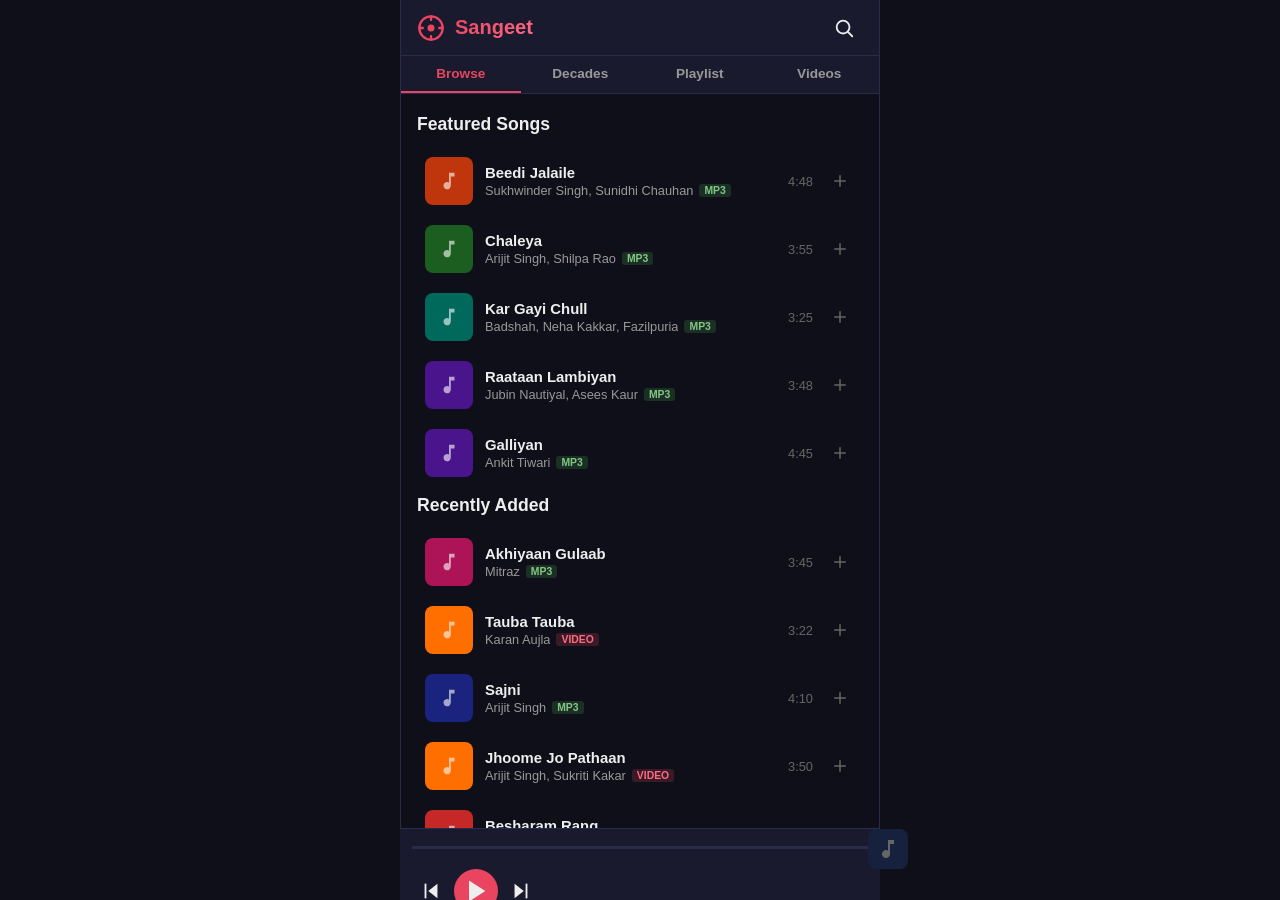
==== music-player/index.html @ a50c2478 "Add Sangeet - Indian Music Player PWA with MP3 and video playback support Co-authored-by: gm6649-lgt" ====
<!DOCTYPE html>
<html lang="en">
<head>
  <meta charset="UTF-8">
  <meta name="viewport" content="width=device-width, initial-scale=1.0, maximum-scale=1.0, user-scalable=no">
  <meta name="theme-color" content="#1a1a2e">
  <meta name="description" content="Indian Music Player - Play your favorite Indian songs from 1970s to 2024">
  <meta name="apple-mobile-web-app-capable" content="yes">
  <meta name="apple-mobile-web-app-status-bar-style" content="black-translucent">
  <title>Sangeet - Indian Music Player</title>
  <link rel="manifest" href="manifest.json">
  <link rel="icon" type="image/svg+xml" href="icons/icon.svg">
  <link rel="apple-touch-icon" href="icons/icon-192.png">
  <link rel="stylesheet" href="css/styles.css">
</head>
<body>
  <div id="app">
    <!-- Header -->
    <header class="app-header">
      <div class="header-left">
        <svg class="logo-icon" viewBox="0 0 24 24" width="28" height="28">
          <circle cx="12" cy="12" r="10" fill="none" stroke="currentColor" stroke-width="2"/>
          <circle cx="12" cy="12" r="3" fill="currentColor"/>
          <path d="M12 2 L12 5 M12 19 L12 22 M2 12 L5 12 M19 12 L22 12" stroke="currentColor" stroke-width="2" stroke-linecap="round"/>
        </svg>
        <h1 class="app-title">Sangeet</h1>
      </div>
      <button class="search-toggle-btn" id="searchToggleBtn" aria-label="Search">
        <svg viewBox="0 0 24 24" width="22" height="22">
          <circle cx="11" cy="11" r="7" fill="none" stroke="currentColor" stroke-width="2"/>
          <line x1="16.5" y1="16.5" x2="21" y2="21" stroke="currentColor" stroke-width="2" stroke-linecap="round"/>
        </svg>
      </button>
    </header>

    <!-- Search Bar -->
    <div class="search-bar" id="searchBar">
      <div class="search-input-wrapper">
        <svg class="search-icon" viewBox="0 0 24 24" width="18" height="18">
          <circle cx="11" cy="11" r="7" fill="none" stroke="currentColor" stroke-width="2"/>
          <line x1="16.5" y1="16.5" x2="21" y2="21" stroke="currentColor" stroke-width="2" stroke-linecap="round"/>
        </svg>
        <input type="text" id="searchInput" placeholder="Search songs, artists, movies..." autocomplete="off">
        <button class="search-clear-btn" id="searchClearBtn" aria-label="Clear search">
          <svg viewBox="0 0 24 24" width="18" height="18">
            <line x1="6" y1="6" x2="18" y2="18" stroke="currentColor" stroke-width="2" stroke-linecap="round"/>
            <line x1="18" y1="6" x2="6" y2="18" stroke="currentColor" stroke-width="2" stroke-linecap="round"/>
          </svg>
        </button>
      </div>
    </div>

    <!-- Navigation Tabs -->
    <nav class="tab-nav" id="tabNav">
      <button class="tab-btn active" data-tab="browse">Browse</button>
      <button class="tab-btn" data-tab="decades">Decades</button>
      <button class="tab-btn" data-tab="playlist">Playlist</button>
      <button class="tab-btn" data-tab="video">Videos</button>
    </nav>

    <!-- Main Content -->
    <main class="main-content" id="mainContent">
      <!-- Browse Tab -->
      <section class="tab-content active" id="browseTab">
        <div class="section-header">
          <h2>Featured Songs</h2>
        </div>
        <div class="song-list" id="featuredList"></div>

        <div class="section-header">
          <h2>Recently Added</h2>
        </div>
        <div class="song-list" id="recentList"></div>

        <div class="section-header">
          <h2>All Songs</h2>
        </div>
        <div class="song-list" id="allSongsList"></div>
      </section>

      <!-- Decades Tab -->
      <section class="tab-content" id="decadesTab">
        <div class="decades-grid" id="decadesGrid"></div>
        <div class="song-list" id="decadeSongsList"></div>
      </section>

      <!-- Playlist Tab -->
      <section class="tab-content" id="playlistTab">
        <div class="playlist-header">
          <h2>My Playlist</h2>
          <span class="playlist-count" id="playlistCount">0 songs</span>
        </div>
        <div class="song-list" id="playlistSongsList"></div>
        <div class="empty-state" id="playlistEmpty">
          <svg viewBox="0 0 24 24" width="48" height="48">
            <path d="M12 3v10.55A4 4 0 1 0 14 17V7h4V3h-6z" fill="none" stroke="currentColor" stroke-width="1.5"/>
          </svg>
          <p>Your playlist is empty</p>
          <span>Tap the + button on any song to add it here</span>
        </div>
      </section>

      <!-- Videos Tab -->
      <section class="tab-content" id="videoTab">
        <div class="section-header">
          <h2>Music Videos</h2>
        </div>
        <div class="video-grid" id="videoGrid"></div>
      </section>

      <!-- Search Results -->
      <section class="tab-content" id="searchResults">
        <div class="section-header">
          <h2>Search Results</h2>
          <span class="result-count" id="resultCount"></span>
        </div>
        <div class="song-list" id="searchResultsList"></div>
        <div class="empty-state" id="searchEmpty">
          <svg viewBox="0 0 24 24" width="48" height="48">
            <circle cx="11" cy="11" r="7" fill="none" stroke="currentColor" stroke-width="1.5"/>
            <line x1="16.5" y1="16.5" x2="21" y2="21" stroke="currentColor" stroke-width="1.5" stroke-linecap="round"/>
          </svg>
          <p>No results found</p>
          <span>Try a different search term</span>
        </div>
      </section>
    </main>

    <!-- Video Player Modal -->
    <div class="video-modal" id="videoModal">
      <div class="video-modal-content">
        <button class="video-close-btn" id="videoCloseBtn" aria-label="Close video">
          <svg viewBox="0 0 24 24" width="24" height="24">
            <line x1="6" y1="6" x2="18" y2="18" stroke="currentColor" stroke-width="2" stroke-linecap="round"/>
            <line x1="18" y1="6" x2="6" y2="18" stroke="currentColor" stroke-width="2" stroke-linecap="round"/>
          </svg>
        </button>
        <video id="videoPlayer" controls playsinline>
          Your browser does not support video playback.
        </video>
        <div class="video-info" id="videoInfo">
          <h3 id="videoTitle"></h3>
          <p id="videoArtist"></p>
        </div>
      </div>
    </div>

    <!-- Bottom Player Bar -->
    <div class="player-bar" id="playerBar">
      <div class="player-progress-bar" id="playerProgressBar">
        <div class="player-progress" id="playerProgress"></div>
      </div>
      <div class="player-info" id="playerInfo">
        <div class="player-artwork" id="playerArtwork">
          <svg viewBox="0 0 24 24" width="24" height="24">
            <path d="M12 3v10.55A4 4 0 1 0 14 17V7h4V3h-6z" fill="currentColor"/>
          </svg>
        </div>
        <div class="player-details">
          <span class="player-song-title" id="playerSongTitle">No song playing</span>
          <span class="player-song-artist" id="playerSongArtist">Tap a song to play</span>
        </div>
      </div>
      <div class="player-controls">
        <button class="player-btn" id="prevBtn" aria-label="Previous">
          <svg viewBox="0 0 24 24" width="22" height="22">
            <polygon points="19,20 9,12 19,4" fill="currentColor"/>
            <rect x="5" y="4" width="2" height="16" fill="currentColor"/>
          </svg>
        </button>
        <button class="player-btn play-btn" id="playPauseBtn" aria-label="Play">
          <svg viewBox="0 0 24 24" width="28" height="28" id="playIcon">
            <polygon points="6,3 20,12 6,21" fill="currentColor"/>
          </svg>
          <svg viewBox="0 0 24 24" width="28" height="28" id="pauseIcon" style="display:none">
            <rect x="5" y="3" width="4" height="18" rx="1" fill="currentColor"/>
            <rect x="15" y="3" width="4" height="18" rx="1" fill="currentColor"/>
          </svg>
        </button>
        <button class="player-btn" id="nextBtn" aria-label="Next">
          <svg viewBox="0 0 24 24" width="22" height="22">
            <polygon points="5,4 15,12 5,20" fill="currentColor"/>
            <rect x="17" y="4" width="2" height="16" fill="currentColor"/>
          </svg>
        </button>
      </div>
    </div>

    <!-- Audio Element -->
    <audio id="audioPlayer" preload="metadata"></audio>
  </div>

  <script src="js/catalog.js"></script>
  <script src="js/app.js"></script>
</body>
</html>
---- music-player/css/styles.css ----
/* === Reset & Base === */
*, *::before, *::after {
  margin: 0;
  padding: 0;
  box-sizing: border-box;
}

:root {
  --bg-primary: #0f0f1a;
  --bg-secondary: #1a1a2e;
  --bg-card: #16213e;
  --bg-hover: #1f3058;
  --accent: #e94560;
  --accent-light: #ff6b81;
  --text-primary: #eee;
  --text-secondary: #999;
  --text-muted: #666;
  --border: #2a2a4a;
  --shadow: rgba(0, 0, 0, 0.3);
  --player-height: 72px;
  --header-height: 56px;
  --tab-height: 44px;
  --safe-bottom: env(safe-area-inset-bottom, 0px);
}

html {
  font-size: 16px;
  -webkit-text-size-adjust: 100%;
}

body {
  font-family: -apple-system, BlinkMacSystemFont, 'Segoe UI', Roboto, Helvetica, Arial, sans-serif;
  background: var(--bg-primary);
  color: var(--text-primary);
  min-height: 100vh;
  min-height: 100dvh;
  overflow: hidden;
  -webkit-tap-highlight-color: transparent;
  user-select: none;
}

#app {
  display: flex;
  flex-direction: column;
  height: 100vh;
  height: 100dvh;
  max-width: 480px;
  margin: 0 auto;
  position: relative;
}

/* === Header === */
.app-header {
  display: flex;
  align-items: center;
  justify-content: space-between;
  height: var(--header-height);
  padding: 0 16px;
  background: var(--bg-secondary);
  border-bottom: 1px solid var(--border);
  flex-shrink: 0;
  z-index: 10;
}

.header-left {
  display: flex;
  align-items: center;
  gap: 10px;
}

.logo-icon {
  color: var(--accent);
}

.app-title {
  font-size: 1.25rem;
  font-weight: 700;
  background: linear-gradient(135deg, var(--accent), var(--accent-light));
  -webkit-background-clip: text;
  -webkit-text-fill-color: transparent;
  background-clip: text;
}

.search-toggle-btn {
  background: none;
  border: none;
  color: var(--text-primary);
  cursor: pointer;
  padding: 8px;
  border-radius: 50%;
  display: flex;
  align-items: center;
  justify-content: center;
  transition: background 0.2s;
}

.search-toggle-btn:active {
  background: var(--bg-hover);
}

/* === Search Bar === */
.search-bar {
  padding: 8px 16px;
  background: var(--bg-secondary);
  display: none;
  flex-shrink: 0;
}

.search-bar.active {
  display: block;
}

.search-input-wrapper {
  display: flex;
  align-items: center;
  background: var(--bg-card);
  border-radius: 10px;
  padding: 0 12px;
  gap: 8px;
}

.search-icon {
  color: var(--text-secondary);
  flex-shrink: 0;
}

.search-input-wrapper input {
  flex: 1;
  background: none;
  border: none;
  color: var(--text-primary);
  font-size: 0.95rem;
  padding: 10px 0;
  outline: none;
}

.search-input-wrapper input::placeholder {
  color: var(--text-muted);
}

.search-clear-btn {
  background: none;
  border: none;
  color: var(--text-secondary);
  cursor: pointer;
  padding: 4px;
  display: none;
  align-items: center;
  justify-content: center;
}

.search-clear-btn.visible {
  display: flex;
}

/* === Tab Navigation === */
.tab-nav {
  display: flex;
  background: var(--bg-secondary);
  border-bottom: 1px solid var(--border);
  flex-shrink: 0;
  overflow-x: auto;
  scrollbar-width: none;
}

.tab-nav::-webkit-scrollbar {
  display: none;
}

.tab-btn {
  flex: 1;
  min-width: max-content;
  padding: 10px 16px;
  background: none;
  border: none;
  border-bottom: 2px solid transparent;
  color: var(--text-secondary);
  font-size: 0.85rem;
  font-weight: 600;
  cursor: pointer;
  white-space: nowrap;
  transition: color 0.2s, border-color 0.2s;
}

.tab-btn.active {
  color: var(--accent);
  border-bottom-color: var(--accent);
}

/* === Main Content === */
.main-content {
  flex: 1;
  overflow-y: auto;
  overflow-x: hidden;
  padding-bottom: calc(var(--player-height) + var(--safe-bottom) + 8px);
  -webkit-overflow-scrolling: touch;
}

.tab-content {
  display: none;
  padding: 12px 0;
}

.tab-content.active {
  display: block;
}

/* === Section Headers === */
.section-header {
  display: flex;
  align-items: center;
  justify-content: space-between;
  padding: 8px 16px 12px;
}

.section-header h2 {
  font-size: 1.1rem;
  font-weight: 700;
}

.result-count {
  font-size: 0.8rem;
  color: var(--text-secondary);
}

/* === Song List === */
.song-list {
  padding: 0 12px;
}

.song-item {
  display: flex;
  align-items: center;
  padding: 10px 12px;
  border-radius: 12px;
  cursor: pointer;
  transition: background 0.2s;
  gap: 12px;
}

.song-item:active,
.song-item.active {
  background: var(--bg-hover);
}

.song-item.playing {
  background: var(--bg-card);
}

.song-artwork {
  width: 48px;
  height: 48px;
  border-radius: 8px;
  background: var(--bg-card);
  display: flex;
  align-items: center;
  justify-content: center;
  flex-shrink: 0;
  overflow: hidden;
  position: relative;
}

.song-artwork .artwork-color {
  width: 100%;
  height: 100%;
  display: flex;
  align-items: center;
  justify-content: center;
}

.song-artwork svg {
  color: var(--text-muted);
}

.song-artwork .playing-indicator {
  position: absolute;
  inset: 0;
  background: rgba(0, 0, 0, 0.5);
  display: none;
  align-items: center;
  justify-content: center;
}

.song-item.playing .playing-indicator {
  display: flex;
}

.playing-bars {
  display: flex;
  align-items: flex-end;
  gap: 2px;
  height: 16px;
}

.playing-bars span {
  width: 3px;
  background: var(--accent);
  border-radius: 1px;
  animation: playingBar 0.8s ease-in-out infinite;
}

.playing-bars span:nth-child(1) { animation-delay: 0s; height: 8px; }
.playing-bars span:nth-child(2) { animation-delay: 0.2s; height: 14px; }
.playing-bars span:nth-child(3) { animation-delay: 0.4s; height: 10px; }

@keyframes playingBar {
  0%, 100% { transform: scaleY(0.5); }
  50% { transform: scaleY(1); }
}

.song-details {
  flex: 1;
  min-width: 0;
}

.song-title {
  font-size: 0.93rem;
  font-weight: 600;
  white-space: nowrap;
  overflow: hidden;
  text-overflow: ellipsis;
}

.song-meta {
  display: flex;
  align-items: center;
  gap: 6px;
  margin-top: 2px;
}

.song-artist {
  font-size: 0.8rem;
  color: var(--text-secondary);
  white-space: nowrap;
  overflow: hidden;
  text-overflow: ellipsis;
}

.song-type-badge {
  font-size: 0.65rem;
  padding: 1px 5px;
  border-radius: 3px;
  font-weight: 600;
  text-transform: uppercase;
  flex-shrink: 0;
}

.song-type-badge.mp3 {
  background: rgba(76, 175, 80, 0.2);
  color: #81c784;
}

.song-type-badge.video {
  background: rgba(233, 69, 96, 0.2);
  color: var(--accent-light);
}

.song-duration {
  font-size: 0.8rem;
  color: var(--text-muted);
  flex-shrink: 0;
  margin-left: auto;
}

.song-actions {
  display: flex;
  align-items: center;
  gap: 4px;
  flex-shrink: 0;
}

.song-action-btn {
  background: none;
  border: none;
  color: var(--text-muted);
  cursor: pointer;
  padding: 6px;
  border-radius: 50%;
  display: flex;
  align-items: center;
  justify-content: center;
  transition: color 0.2s, background 0.2s;
}

.song-action-btn:active {
  background: var(--bg-hover);
}

.song-action-btn.in-playlist {
  color: var(--accent);
}

/* === Decades Grid === */
.decades-grid {
  display: grid;
  grid-template-columns: repeat(3, 1fr);
  gap: 10px;
  padding: 0 16px 16px;
}

.decade-card {
  background: var(--bg-card);
  border-radius: 12px;
  padding: 16px 12px;
  text-align: center;
  cursor: pointer;
  transition: transform 0.2s, background 0.2s;
  border: 1px solid var(--border);
}

.decade-card:active {
  transform: scale(0.96);
  background: var(--bg-hover);
}

.decade-card.active {
  border-color: var(--accent);
  background: rgba(233, 69, 96, 0.1);
}

.decade-label {
  font-size: 1.1rem;
  font-weight: 700;
}

.decade-count {
  font-size: 0.75rem;
  color: var(--text-secondary);
  margin-top: 4px;
}

.decade-emoji {
  font-size: 1.5rem;
  margin-bottom: 6px;
}

/* === Video Grid === */
.video-grid {
  display: grid;
  grid-template-columns: repeat(2, 1fr);
  gap: 12px;
  padding: 0 16px;
}

.video-card {
  background: var(--bg-card);
  border-radius: 12px;
  overflow: hidden;
  cursor: pointer;
  transition: transform 0.2s;
}

.video-card:active {
  transform: scale(0.97);
}

.video-thumbnail {
  width: 100%;
  aspect-ratio: 16/9;
  display: flex;
  align-items: center;
  justify-content: center;
  position: relative;
}

.video-thumbnail .play-overlay {
  position: absolute;
  inset: 0;
  display: flex;
  align-items: center;
  justify-content: center;
  background: rgba(0, 0, 0, 0.3);
}

.video-thumbnail .play-overlay svg {
  color: white;
  filter: drop-shadow(0 2px 4px rgba(0, 0, 0, 0.5));
}

.video-card-info {
  padding: 10px;
}

.video-card-title {
  font-size: 0.82rem;
  font-weight: 600;
  white-space: nowrap;
  overflow: hidden;
  text-overflow: ellipsis;
}

.video-card-artist {
  font-size: 0.72rem;
  color: var(--text-secondary);
  margin-top: 2px;
  white-space: nowrap;
  overflow: hidden;
  text-overflow: ellipsis;
}

/* === Video Modal === */
.video-modal {
  position: fixed;
  inset: 0;
  background: rgba(0, 0, 0, 0.95);
  z-index: 100;
  display: none;
  flex-direction: column;
  align-items: center;
  justify-content: center;
}

.video-modal.active {
  display: flex;
}

.video-modal-content {
  width: 100%;
  max-width: 480px;
  display: flex;
  flex-direction: column;
}

.video-close-btn {
  position: absolute;
  top: 12px;
  right: 12px;
  background: rgba(255, 255, 255, 0.15);
  border: none;
  color: white;
  cursor: pointer;
  padding: 8px;
  border-radius: 50%;
  z-index: 101;
  display: flex;
  align-items: center;
  justify-content: center;
}

#videoPlayer {
  width: 100%;
  max-height: 60vh;
  background: black;
}

.video-info {
  padding: 16px;
  text-align: center;
}

.video-info h3 {
  font-size: 1rem;
  font-weight: 600;
}

.video-info p {
  font-size: 0.85rem;
  color: var(--text-secondary);
  margin-top: 4px;
}

/* === Playlist === */
.playlist-header {
  display: flex;
  align-items: center;
  justify-content: space-between;
  padding: 8px 16px 12px;
}

.playlist-header h2 {
  font-size: 1.1rem;
  font-weight: 700;
}

.playlist-count {
  font-size: 0.8rem;
  color: var(--text-secondary);
}

/* === Empty State === */
.empty-state {
  display: none;
  flex-direction: column;
  align-items: center;
  justify-content: center;
  padding: 48px 24px;
  text-align: center;
  color: var(--text-muted);
}

.empty-state.visible {
  display: flex;
}

.empty-state svg {
  color: var(--text-muted);
  margin-bottom: 16px;
  opacity: 0.5;
}

.empty-state p {
  font-size: 1rem;
  font-weight: 600;
  color: var(--text-secondary);
}

.empty-state span {
  font-size: 0.85rem;
  margin-top: 4px;
}

/* === Bottom Player Bar === */
.player-bar {
  position: fixed;
  bottom: 0;
  left: 50%;
  transform: translateX(-50%);
  width: 100%;
  max-width: 480px;
  height: var(--player-height);
  background: var(--bg-secondary);
  border-top: 1px solid var(--border);
  display: flex;
  flex-wrap: wrap;
  align-items: center;
  padding: 0 12px;
  padding-bottom: var(--safe-bottom);
  z-index: 50;
}

.player-progress-bar {
  width: 100%;
  height: 3px;
  background: var(--border);
  cursor: pointer;
  position: relative;
  margin-bottom: 4px;
}

.player-progress {
  height: 100%;
  background: var(--accent);
  width: 0%;
  transition: width 0.1s linear;
  border-radius: 2px;
}

.player-info {
  display: flex;
  align-items: center;
  gap: 10px;
  flex: 1;
  min-width: 0;
  cursor: pointer;
}

.player-artwork {
  width: 40px;
  height: 40px;
  border-radius: 8px;
  background: var(--bg-card);
  display: flex;
  align-items: center;
  justify-content: center;
  flex-shrink: 0;
  overflow: hidden;
}

.player-artwork .artwork-color {
  width: 100%;
  height: 100%;
  display: flex;
  align-items: center;
  justify-content: center;
}

.player-artwork svg {
  color: var(--text-muted);
}

.player-details {
  flex: 1;
  min-width: 0;
}

.player-song-title {
  display: block;
  font-size: 0.85rem;
  font-weight: 600;
  white-space: nowrap;
  overflow: hidden;
  text-overflow: ellipsis;
}

.player-song-artist {
  display: block;
  font-size: 0.75rem;
  color: var(--text-secondary);
  white-space: nowrap;
  overflow: hidden;
  text-overflow: ellipsis;
}

.player-controls {
  display: flex;
  align-items: center;
  gap: 4px;
}

.player-btn {
  background: none;
  border: none;
  color: var(--text-primary);
  cursor: pointer;
  padding: 8px;
  border-radius: 50%;
  display: flex;
  align-items: center;
  justify-content: center;
  transition: background 0.2s;
}

.player-btn:active {
  background: var(--bg-hover);
}

.play-btn {
  width: 44px;
  height: 44px;
  background: var(--accent);
  border-radius: 50%;
}

.play-btn:active {
  background: var(--accent-light);
}

/* === Toast Notification === */
.toast {
  position: fixed;
  bottom: calc(var(--player-height) + 16px);
  left: 50%;
  transform: translateX(-50%) translateY(100px);
  background: var(--bg-card);
  color: var(--text-primary);
  padding: 10px 20px;
  border-radius: 8px;
  font-size: 0.85rem;
  opacity: 0;
  transition: transform 0.3s ease, opacity 0.3s ease;
  z-index: 60;
  border: 1px solid var(--border);
  max-width: 90%;
  text-align: center;
}

.toast.visible {
  transform: translateX(-50%) translateY(0);
  opacity: 1;
}

/* === Scrollbar === */
.main-content::-webkit-scrollbar {
  width: 4px;
}

.main-content::-webkit-scrollbar-track {
  background: transparent;
}

.main-content::-webkit-scrollbar-thumb {
  background: var(--border);
  border-radius: 2px;
}

/* === Responsive === */
@media (min-width: 481px) {
  #app {
    border-left: 1px solid var(--border);
    border-right: 1px solid var(--border);
  }
}

@media (max-width: 360px) {
  .decades-grid {
    grid-template-columns: repeat(2, 1fr);
  }

  .video-grid {
    grid-template-columns: 1fr;
  }
}
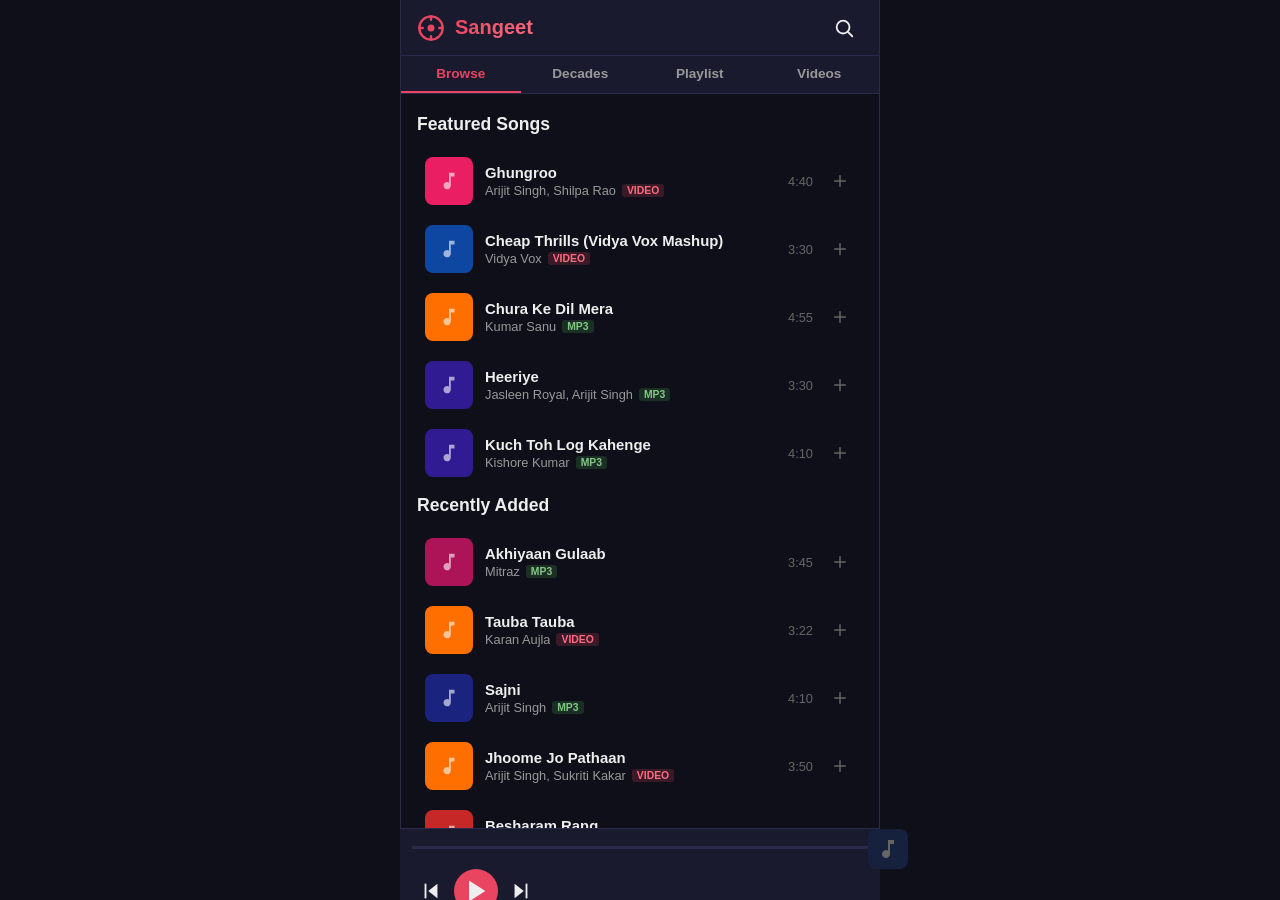
==== commit 401347ca: "Fix PWA manifest icons to reference existing SVG icon file Co-authored-by: gm6649-lgtm <265967310+gm" ====
--- a/music-player/index.html
+++ b/music-player/index.html
@@ -10,7 +10,7 @@
   <title>Sangeet - Indian Music Player</title>
   <link rel="manifest" href="manifest.json">
   <link rel="icon" type="image/svg+xml" href="icons/icon.svg">
-  <link rel="apple-touch-icon" href="icons/icon-192.png">
+  <link rel="apple-touch-icon" href="icons/icon.svg">
   <link rel="stylesheet" href="css/styles.css">
 </head>
 <body>
